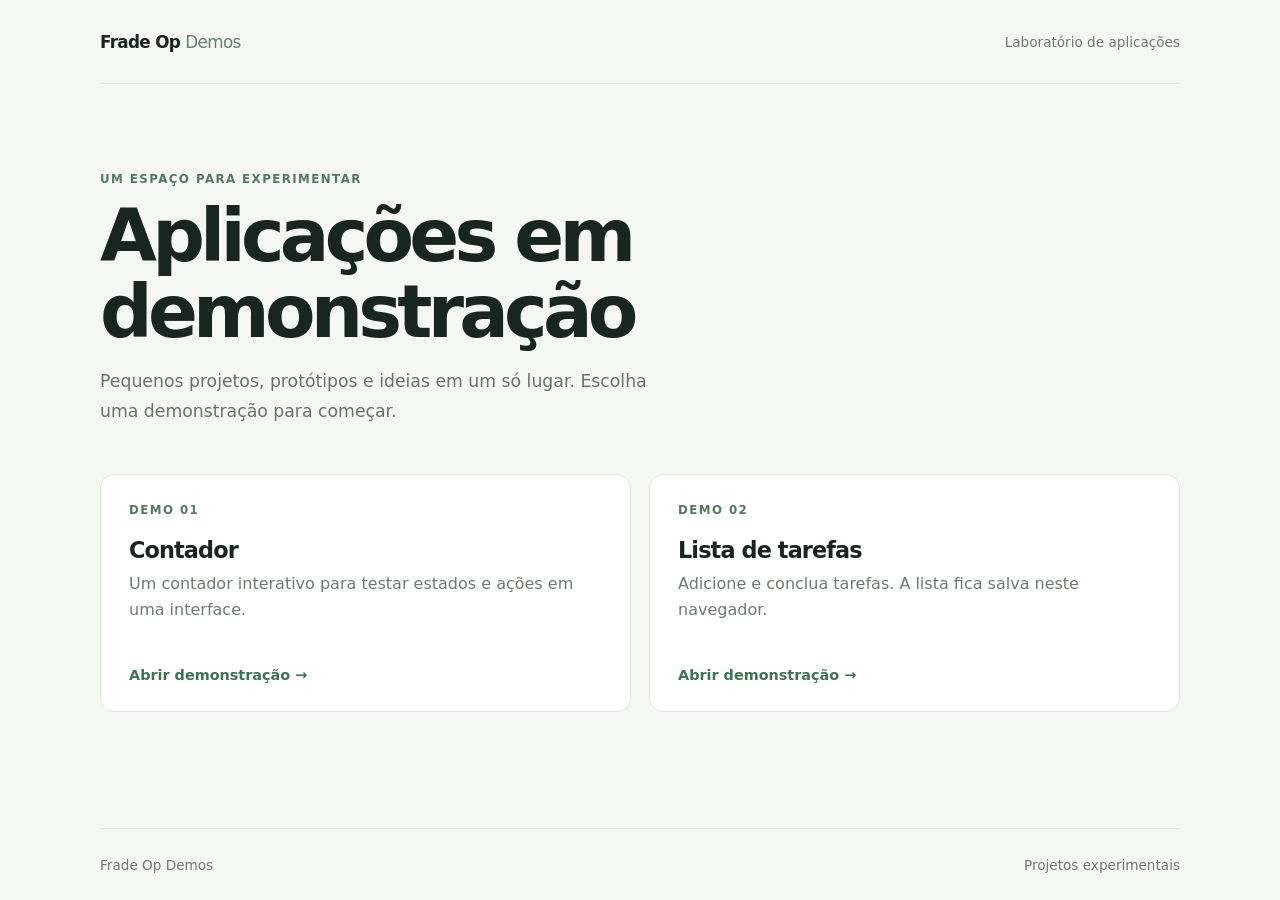
==== index.html @ 22defc73 "init repo of demos" ====
<!doctype html>
<html lang="pt-BR">
  <head>
    <meta charset="utf-8">
    <meta name="viewport" content="width=device-width, initial-scale=1">
    <meta name="description" content="Demonstrações e aplicações de teste da Frade Op.">
    <title>Demos | Frade Op</title>
    <link rel="stylesheet" href="styles.css">
  </head>
  <body>
    <header class="site-header">
      <a class="brand" href="./">Frade Op <span>Demos</span></a>
      <span class="header-note">Laboratório de aplicações</span>
    </header>
    <main class="container">
      <section class="hero">
        <p class="eyebrow">UM ESPAÇO PARA EXPERIMENTAR</p>
        <h1>Aplicações em demonstração</h1>
        <p class="intro">Pequenos projetos, protótipos e ideias em um só lugar. Escolha uma demonstração para começar.</p>
      </section>
      <section class="demo-grid" aria-label="Demonstrações disponíveis">
        <a class="demo-card" href="demo-1/">
          <span class="demo-number">DEMO 01</span>
          <h2>Contador</h2>
          <p>Um contador interativo para testar estados e ações em uma interface.</p>
          <span class="card-link">Abrir demonstração <span aria-hidden="true">→</span></span>
        </a>
        <a class="demo-card" href="demo-2/">
          <span class="demo-number">DEMO 02</span>
          <h2>Lista de tarefas</h2>
          <p>Adicione e conclua tarefas. A lista fica salva neste navegador.</p>
          <span class="card-link">Abrir demonstração <span aria-hidden="true">→</span></span>
        </a>
      </section>
    </main>
    <footer class="site-footer">
      <span>Frade Op Demos</span>
      <span>Projetos experimentais</span>
    </footer>
  </body>
</html>
---- styles.css ----
:root {
  color-scheme: light;
  font-family: Inter, ui-sans-serif, system-ui, -apple-system, BlinkMacSystemFont, "Segoe UI", sans-serif;
  color: #182520;
  background: #f5f7f4;
  font-synthesis: none;
  text-rendering: optimizeLegibility;
  -webkit-font-smoothing: antialiased;
  -moz-osx-font-smoothing: grayscale;
  font-optical-sizing: auto;
}

* {
  box-sizing: border-box;
}

body {
  min-width: 320px;
  min-height: 100vh;
  margin: 0;
  display: flex;
  flex-direction: column;
}

a {
  color: inherit;
}

.site-header,
.site-footer {
  width: min(100% - 48px, 1080px);
  margin-inline: auto;
  display: flex;
  align-items: center;
  justify-content: space-between;
}

.site-header {
  min-height: 84px;
  border-bottom: 1px solid #e2e8e2;
}

.brand {
  font-size: 1.05rem;
  font-weight: 750;
  text-decoration: none;
  letter-spacing: -0.04em;
}

.brand span {
  color: #65806f;
  font-weight: 500;
}

.header-note,
.site-footer {
  color: #6d7971;
  font-size: 0.85rem;
}

.container {
  width: min(100% - 48px, 1080px);
  margin: 0 auto;
  flex: 1;
}

.hero {
  max-width: 680px;
  padding: 88px 0 48px;
}

.eyebrow,
.demo-number {
  color: #527a61;
  font-size: 0.74rem;
  font-weight: 750;
  letter-spacing: 0.12em;
}

h1,
h2,
p {
  margin-top: 0;
}

h1 {
  margin-bottom: 18px;
  font-size: clamp(2.5rem, 7vw, 4.6rem);
  line-height: 1.03;
  letter-spacing: -0.065em;
}

.intro {
  max-width: 570px;
  margin-bottom: 0;
  color: #66736a;
  font-size: 1.08rem;
  line-height: 1.7;
}

.demo-grid {
  display: grid;
  grid-template-columns: repeat(2, minmax(0, 1fr));
  gap: 18px;
  padding-bottom: 80px;
}

.demo-card {
  min-height: 238px;
  padding: 28px;
  display: flex;
  flex-direction: column;
  align-items: flex-start;
  border: 1px solid #e0e7df;
  border-radius: 14px;
  background: #fff;
  text-decoration: none;
  transition: border-color 160ms ease, transform 160ms ease, box-shadow 160ms ease;
}

.demo-card:hover {
  transform: translateY(-3px);
  border-color: #a9c0ad;
  box-shadow: 0 12px 28px #1e39200d;
}

.demo-card h2 {
  margin: 20px 0 8px;
  font-size: 1.4rem;
  letter-spacing: -0.04em;
}

.demo-card p {
  margin-bottom: 24px;
  color: #6d7971;
  line-height: 1.6;
}

.card-link {
  margin-top: auto;
  color: #3e7250;
  font-size: 0.9rem;
  font-weight: 650;
}

.site-footer {
  min-height: 72px;
  border-top: 1px solid #e2e8e2;
}

.app-page {
  background: #f5f7f4;
}

.app-main {
  width: min(100% - 48px, 680px);
  margin: auto;
  padding: 56px 0 80px;
  flex: 1;
}

.back-link {
  display: inline-block;
  margin-bottom: 42px;
  color: #527a61;
  font-size: 0.9rem;
  font-weight: 650;
  text-decoration: none;
}

.app-panel {
  padding: clamp(24px, 6vw, 44px);
  border: 1px solid #e0e7df;
  border-radius: 16px;
  background: #fff;
}

.app-panel h1 {
  margin: 12px 0;
  font-size: clamp(2rem, 6vw, 3rem);
}

.app-description {
  color: #6d7971;
  line-height: 1.6;
}

.counter {
  margin: 30px 0;
  color: #3e7250;
  font-size: 5rem;
  font-weight: 750;
  line-height: 1;
  text-align: center;
  font-variant-numeric: tabular-nums;
}

.button-row {
  display: flex;
  flex-wrap: wrap;
  justify-content: center;
  gap: 10px;
}

button,
.task-form input {
  min-height: 46px;
  border: 1px solid #dbe3db;
  border-radius: 8px;
  font: inherit;
}

button {
  padding: 0 18px;
  color: #26352b;
  background: #fff;
  cursor: pointer;
  font-weight: 650;
}

button:hover {
  border-color: #91ae98;
  background: #f4f8f4;
}

button.primary {
  border-color: #3e7250;
  color: #fff;
  background: #3e7250;
}

button.primary:hover {
  border-color: #315d40;
  background: #315d40;
}

.task-form {
  display: flex;
  gap: 10px;
  margin: 26px 0;
}

.task-form input {
  width: 100%;
  padding: 0 14px;
}

.task-form input:focus {
  outline: 2px solid #8eb497;
  outline-offset: 2px;
}

.task-list {
  margin: 0;
  padding: 0;
  list-style: none;
}

.task-list li {
  display: flex;
  align-items: center;
  gap: 12px;
  padding: 14px 0;
  border-top: 1px solid #edf0ed;
}

.task-list input {
  width: 18px;
  height: 18px;
  accent-color: #3e7250;
}

.task-list .completed span {
  color: #879189;
  text-decoration: line-through;
}

.task-list .remove-task {
  min-height: 34px;
  margin-left: auto;
  padding: 0 10px;
  color: #78827b;
  font-size: 0.85rem;
}

.visually-hidden {
  position: absolute;
  width: 1px;
  height: 1px;
  padding: 0;
  overflow: hidden;
  clip: rect(0, 0, 0, 0);
  white-space: nowrap;
  border: 0;
}

.empty-state {
  padding: 20px 0;
  color: #78827b;
  text-align: center;
}

@media (max-width: 620px) {
  .site-header,
  .site-footer,
  .container {
    width: min(100% - 36px, 1080px);
  }

  .header-note {
    font-size: 0.75rem;
  }

  .hero {
    padding: 64px 0 36px;
  }

  .demo-grid {
    grid-template-columns: 1fr;
    padding-bottom: 56px;
  }

  .demo-card {
    min-height: 216px;
  }

  .app-main {
    width: min(100% - 36px, 680px);
    padding-top: 36px;
  }

  .task-form {
    flex-direction: column;
  }
}
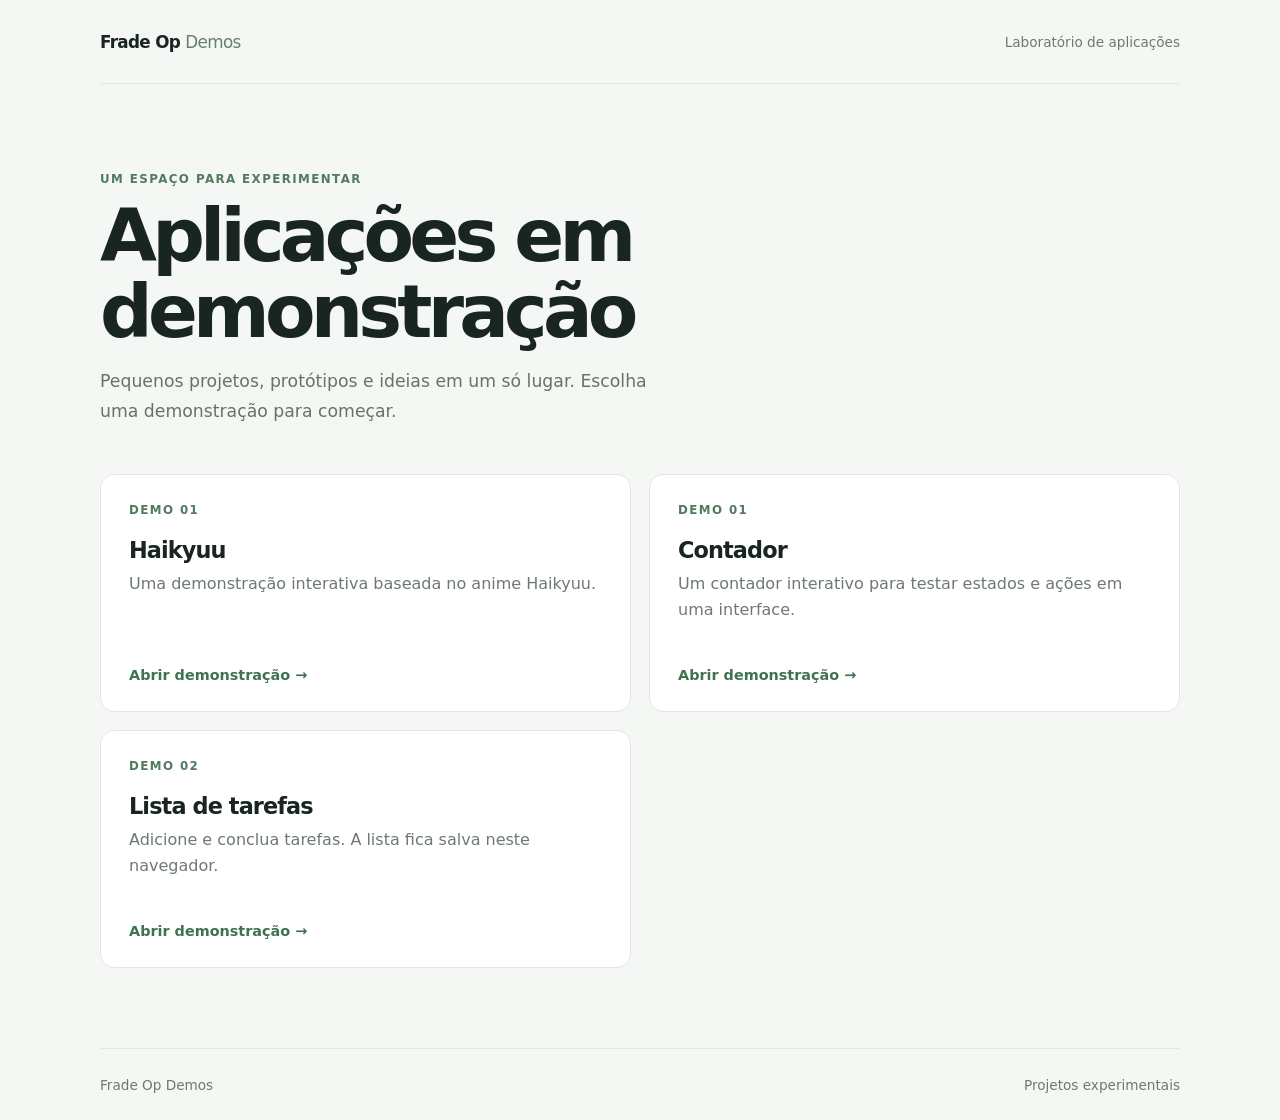
==== commit 92566f30: "feat: adding anime demo" ====
--- a/index.html
+++ b/index.html
@@ -19,6 +19,12 @@
         <p class="intro">Pequenos projetos, protótipos e ideias em um só lugar. Escolha uma demonstração para começar.</p>
       </section>
       <section class="demo-grid" aria-label="Demonstrações disponíveis">
+        <a class="demo-card" href="haikyuu/">
+          <span class="demo-number">DEMO 01</span>
+          <h2>Haikyuu</h2>
+          <p>Uma demonstração interativa baseada no anime Haikyuu.</p>
+          <span class="card-link">Abrir demonstração <span aria-hidden="true">→</span></span>
+        </a>
         <a class="demo-card" href="demo-1/">
           <span class="demo-number">DEMO 01</span>
           <h2>Contador</h2>
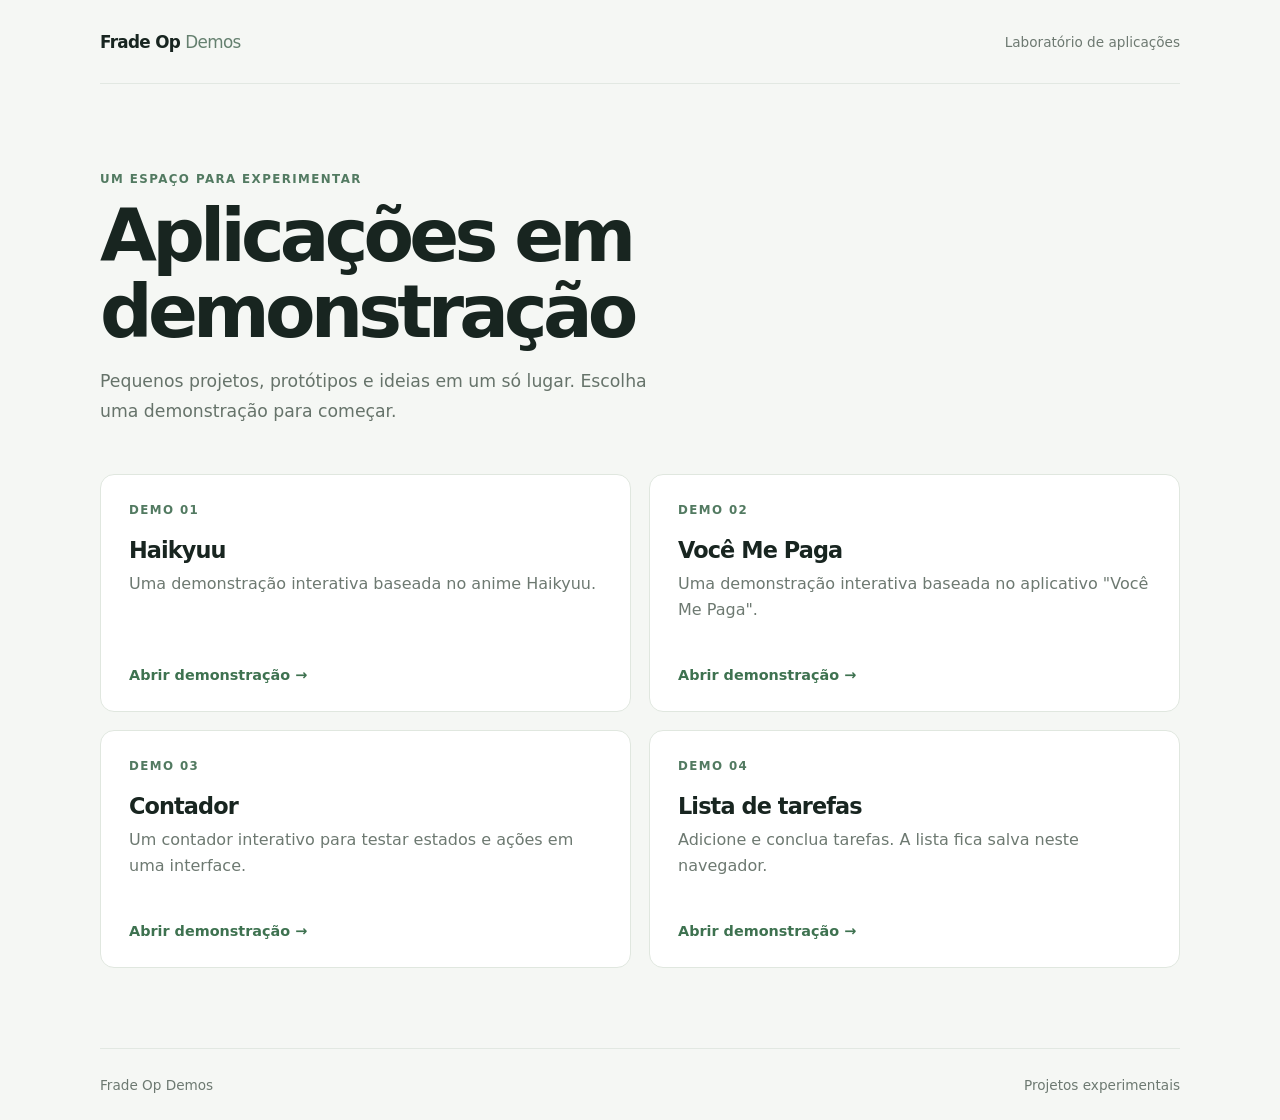
==== commit d07d77c0: "feat: adding vc me paga demo" ====
--- a/index.html
+++ b/index.html
@@ -25,14 +25,20 @@
           <p>Uma demonstração interativa baseada no anime Haikyuu.</p>
           <span class="card-link">Abrir demonstração <span aria-hidden="true">→</span></span>
         </a>
+        <a class="demo-card" href="voce-me-paga/">
+          <span class="demo-number">DEMO 02</span>
+          <h2>Você Me Paga</h2>
+          <p>Uma demonstração interativa baseada no aplicativo "Você Me Paga".</p>
+          <span class="card-link">Abrir demonstração <span aria-hidden="true">→</span></span>
+        </a>
         <a class="demo-card" href="demo-1/">
-          <span class="demo-number">DEMO 01</span>
+          <span class="demo-number">DEMO 03</span>
           <h2>Contador</h2>
           <p>Um contador interativo para testar estados e ações em uma interface.</p>
           <span class="card-link">Abrir demonstração <span aria-hidden="true">→</span></span>
         </a>
         <a class="demo-card" href="demo-2/">
-          <span class="demo-number">DEMO 02</span>
+          <span class="demo-number">DEMO 04</span>
           <h2>Lista de tarefas</h2>
           <p>Adicione e conclua tarefas. A lista fica salva neste navegador.</p>
           <span class="card-link">Abrir demonstração <span aria-hidden="true">→</span></span>
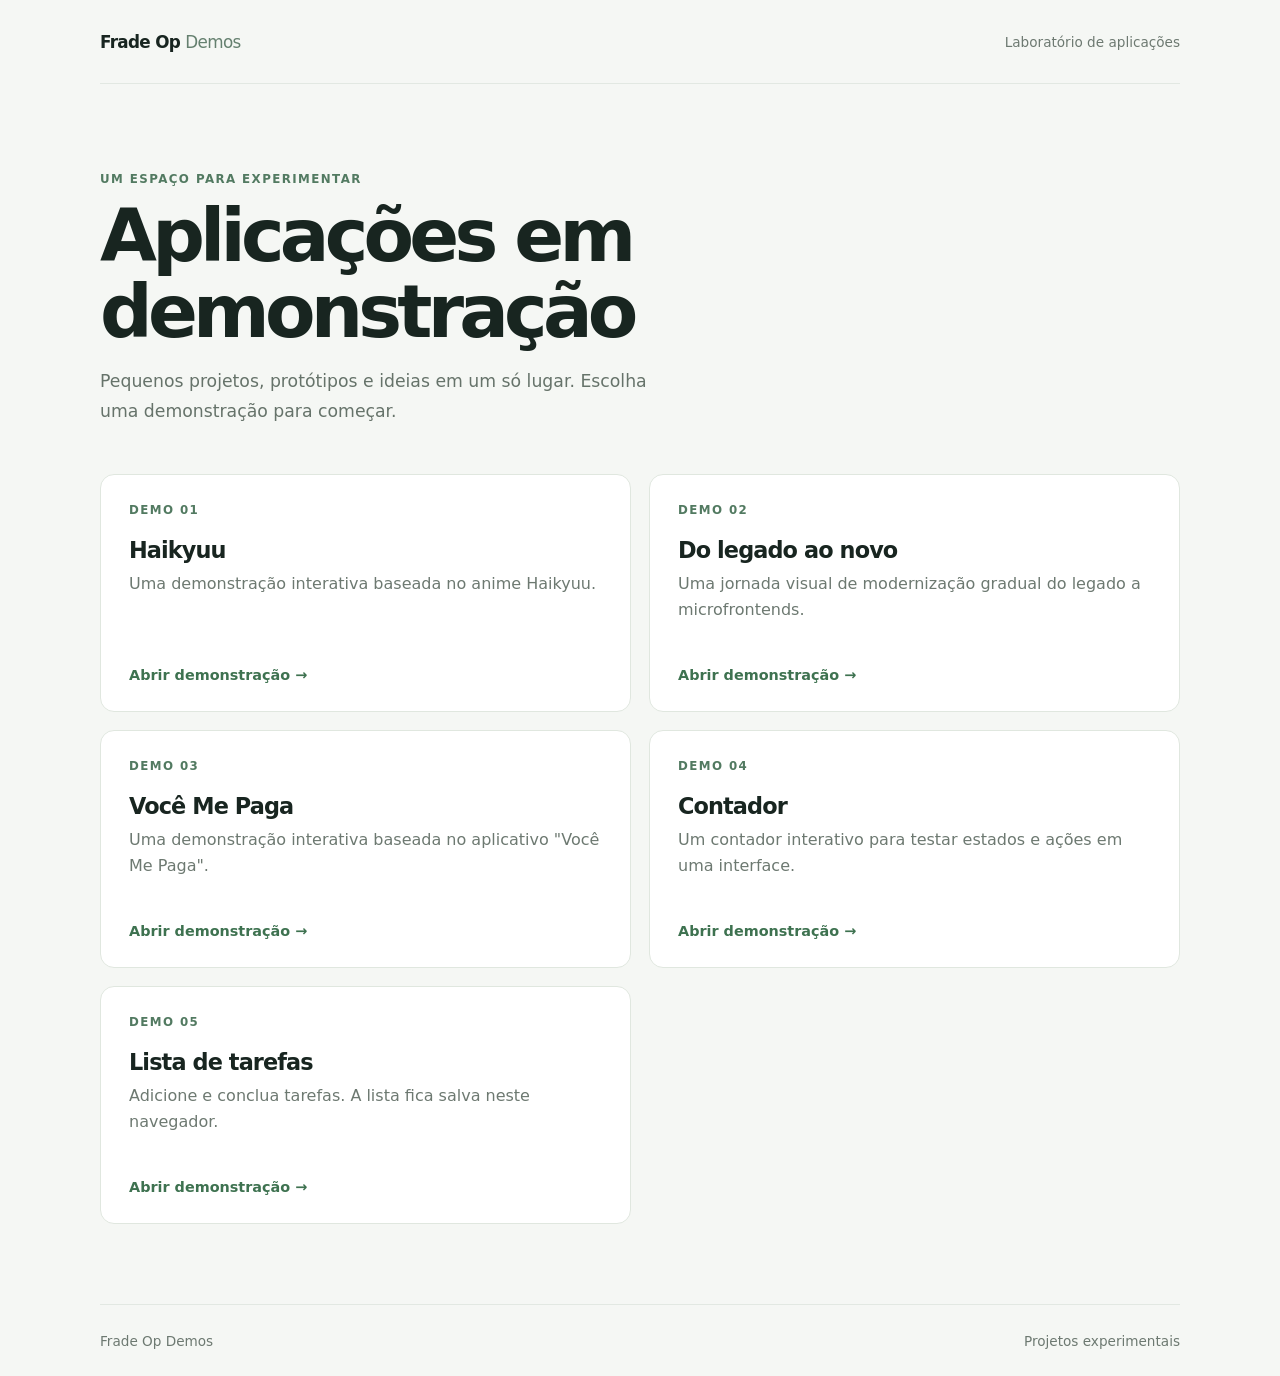
==== commit 4d7693e6: "feat: adding legacy to modern" ====
--- a/index.html
+++ b/index.html
@@ -25,20 +25,26 @@
           <p>Uma demonstração interativa baseada no anime Haikyuu.</p>
           <span class="card-link">Abrir demonstração <span aria-hidden="true">→</span></span>
         </a>
+        <a class="demo-card" href="legacy-to-new-demo/">
+          <span class="demo-number">DEMO 02</span>
+          <h2>Do legado ao novo</h2>
+          <p>Uma jornada visual de modernização gradual do legado a microfrontends.</p>
+          <span class="card-link">Abrir demonstração <span aria-hidden="true">→</span></span>
+        </a>
         <a class="demo-card" href="voce-me-paga/">
-          <span class="demo-number">DEMO 02</span>
+          <span class="demo-number">DEMO 03</span>
           <h2>Você Me Paga</h2>
           <p>Uma demonstração interativa baseada no aplicativo "Você Me Paga".</p>
           <span class="card-link">Abrir demonstração <span aria-hidden="true">→</span></span>
         </a>
         <a class="demo-card" href="demo-1/">
-          <span class="demo-number">DEMO 03</span>
+          <span class="demo-number">DEMO 04</span>
           <h2>Contador</h2>
           <p>Um contador interativo para testar estados e ações em uma interface.</p>
           <span class="card-link">Abrir demonstração <span aria-hidden="true">→</span></span>
         </a>
         <a class="demo-card" href="demo-2/">
-          <span class="demo-number">DEMO 04</span>
+          <span class="demo-number">DEMO 05</span>
           <h2>Lista de tarefas</h2>
           <p>Adicione e conclua tarefas. A lista fica salva neste navegador.</p>
           <span class="card-link">Abrir demonstração <span aria-hidden="true">→</span></span>
